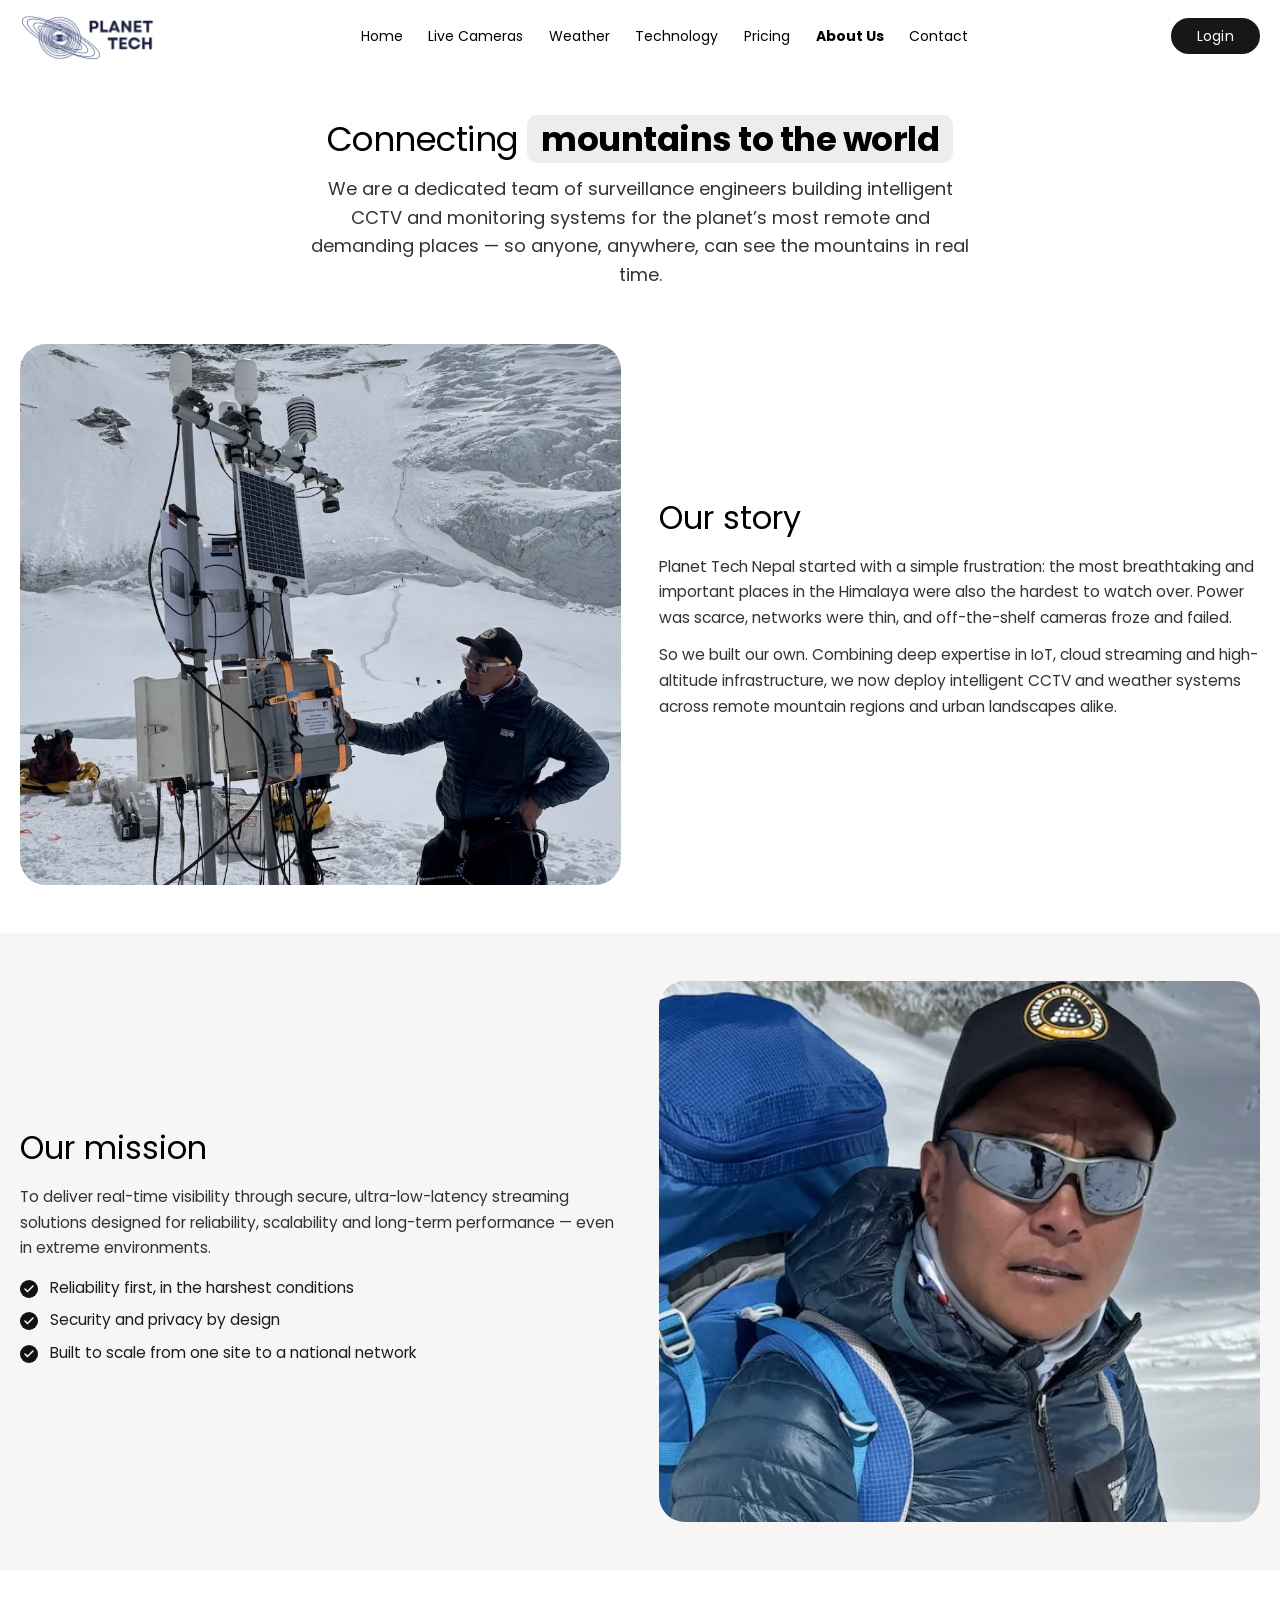
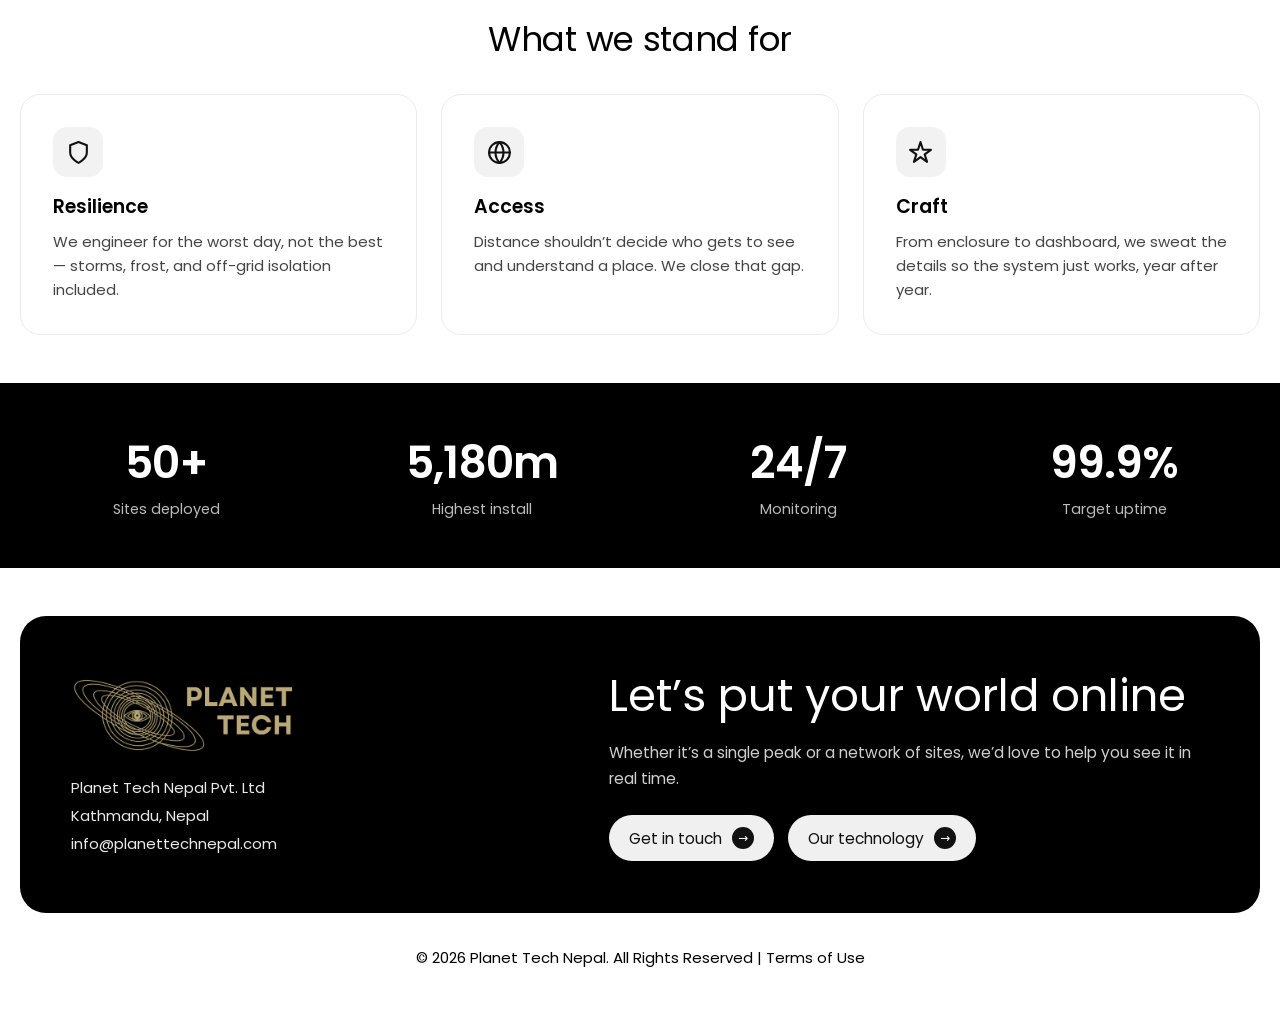
==== about.html @ 55b1470c "Add cache-busting version to CSS/JS asset links across all pages" ====
<!DOCTYPE html>
<html lang="en">
<head>
  <meta charset="UTF-8" />
  <meta name="viewport" content="width=device-width, initial-scale=1.0" />
  <title>About Us — Planet Tech Nepal</title>
  <meta name="description" content="Planet Tech Nepal is a team of surveillance engineers connecting mountains to the world through intelligent CCTV, IoT and cloud streaming." />
  <link rel="canonical" href="https://planettechnepal.com/about" />
  <link rel="icon" href="favicon.ico" sizes="any" />
  <link rel="icon" type="image/png" sizes="32x32" href="assets/images/favicon-32.png" />
  <link rel="apple-touch-icon" href="apple-touch-icon.png" />
  <link rel="preconnect" href="https://fonts.googleapis.com" />
  <link rel="preconnect" href="https://fonts.gstatic.com" crossorigin />
  <link href="https://fonts.googleapis.com/css2?family=Poppins:wght@300;400;500;600;700;800&display=swap" rel="stylesheet" />
  <link rel="stylesheet" href="assets/css/style.css?v=2" />
</head>
<body>

  <header class="site-header">
    <div class="container header-inner">
      <a href="/" class="logo" aria-label="Planet Tech Nepal — home">
        <img src="assets/images/logo.webp" alt="Planet Tech Nepal" width="155" height="56" />
      </a>
      <nav class="main-nav" id="mainNav" aria-label="Primary">
        <a href="/">Home</a>
        <a href="live-cameras">Live Cameras</a>
        <a href="weather">Weather</a>
        <a href="technology">Technology</a>
        <a href="pricing">Pricing</a>
        <a href="about" class="active">About Us</a>
        <a href="contact">Contact</a>
      </nav>
      <div class="header-actions">
        <a href="login" class="btn btn-login">Login</a>
        <button class="nav-toggle" id="navToggle" aria-label="Open menu" aria-expanded="false" aria-controls="mainNav"><span></span><span></span><span></span></button>
      </div>
    </div>
  </header>

  <main>
    <section class="page-hero">
      <div class="container">
        <h1 class="page-title">Connecting <span class="hl">mountains to the world</span></h1>
        <p class="page-lead">We are a dedicated team of surveillance engineers building intelligent CCTV and monitoring systems for the planet&rsquo;s most remote and demanding places — so anyone, anywhere, can see the mountains in real time.</p>
      </div>
    </section>

    <!-- Story split -->
    <section class="pad">
      <div class="container">
        <div class="split">
          <div class="split-media"><img src="assets/images/about-station.webp" alt="High-altitude installation" /></div>
          <div class="split-body">
            <h2>Our story</h2>
            <p>Planet Tech Nepal started with a simple frustration: the most breathtaking and important places in the Himalaya were also the hardest to watch over. Power was scarce, networks were thin, and off-the-shelf cameras froze and failed.</p>
            <p>So we built our own. Combining deep expertise in IoT, cloud streaming and high-altitude infrastructure, we now deploy intelligent CCTV and weather systems across remote mountain regions and urban landscapes alike.</p>
          </div>
        </div>
      </div>
    </section>

    <!-- Mission split -->
    <section class="pad band">
      <div class="container">
        <div class="split reverse">
          <div class="split-media"><img src="assets/images/about-engineer.webp" alt="Field engineer in the field" /></div>
          <div class="split-body">
            <h2>Our mission</h2>
            <p>To deliver real-time visibility through secure, ultra-low-latency streaming solutions designed for reliability, scalability and long-term performance — even in extreme environments.</p>
            <ul class="ticks">
              <li>Reliability first, in the harshest conditions</li>
              <li>Security and privacy by design</li>
              <li>Built to scale from one site to a national network</li>
            </ul>
          </div>
        </div>
      </div>
    </section>

    <!-- Values -->
    <section class="pad">
      <div class="container">
        <div class="sec-head sec-center"><h2 class="sec-title">What we stand for</h2></div>
        <div class="grid-3">
          <div class="card">
            <div class="ic"><svg viewBox="0 0 24 24" fill="none" stroke="currentColor" stroke-width="2" stroke-linecap="round" stroke-linejoin="round"><path d="M12 22s8-4 8-10V5l-8-3-8 3v7c0 6 8 10 8 10z"/></svg></div>
            <h3>Resilience</h3>
            <p>We engineer for the worst day, not the best — storms, frost, and off-grid isolation included.</p>
          </div>
          <div class="card">
            <div class="ic"><svg viewBox="0 0 24 24" fill="none" stroke="currentColor" stroke-width="2" stroke-linecap="round" stroke-linejoin="round"><circle cx="12" cy="12" r="10"/><path d="M2 12h20M12 2a15 15 0 0 1 0 20 15 15 0 0 1 0-20z"/></svg></div>
            <h3>Access</h3>
            <p>Distance shouldn&rsquo;t decide who gets to see and understand a place. We close that gap.</p>
          </div>
          <div class="card">
            <div class="ic"><svg viewBox="0 0 24 24" fill="none" stroke="currentColor" stroke-width="2" stroke-linecap="round" stroke-linejoin="round"><path d="M12 2l2.4 7.4H22l-6 4.4 2.3 7.2-6.3-4.6L5.7 21 8 13.8l-6-4.4h7.6z"/></svg></div>
            <h3>Craft</h3>
            <p>From enclosure to dashboard, we sweat the details so the system just works, year after year.</p>
          </div>
        </div>
      </div>
    </section>

    <!-- Stats -->
    <section class="pad band-dark">
      <div class="container">
        <div class="stats">
          <div class="stat"><div class="n" style="color:#fff">50+</div><div class="l">Sites deployed</div></div>
          <div class="stat"><div class="n" style="color:#fff">5,180m</div><div class="l">Highest install</div></div>
          <div class="stat"><div class="n" style="color:#fff">24/7</div><div class="l">Monitoring</div></div>
          <div class="stat"><div class="n" style="color:#fff">99.9%</div><div class="l">Target uptime</div></div>
        </div>
      </div>
    </section>

    <section class="section cta-wrap">
      <div class="container">
        <div class="cta">
          <div class="cta-left">
            <img class="cta-logo" src="assets/images/logo-gold.png" alt="Planet Tech Nepal" />
            <address class="cta-address">Planet Tech Nepal Pvt. Ltd<br />Kathmandu, Nepal<br /><a href="mailto:info@planettechnepal.com">info@planettechnepal.com</a></address>
          </div>
          <div class="cta-right">
            <h2 class="cta-title">Let&rsquo;s put your world online</h2>
            <p class="cta-text">Whether it&rsquo;s a single peak or a network of sites, we&rsquo;d love to help you see it in real time.</p>
            <div class="cta-actions">
              <a href="contact" class="btn btn-light">Get in touch <span class="arrow">&rarr;</span></a>
              <a href="technology" class="btn btn-light">Our technology <span class="arrow">&rarr;</span></a>
            </div>
          </div>
        </div>
        <p class="copyright">&copy; 2026 Planet Tech Nepal. All Rights Reserved | <a href="#">Terms of Use</a></p>
      </div>
    </section>
  </main>

  <script src="assets/js/main.js?v=2" defer></script>
</body>
</html>
---- assets/css/style.css ----
/* ============================================================
   Planet Tech Nepal — production stylesheet
   Font: Poppins (400 base, 700 accents)
   Fluid, responsive spacing + typography (clamp based)
   ============================================================ */
:root{
  --ink:#000;
  --dark:#171717;
  --muted:#111;
  --hl:#ededed;
  --card:#f0eded;
  --maxw:1360px;
  --radius-lg:26px;
  --shadow-card:0 14px 34px rgba(15,20,35,.13);
  /* fluid spacing scale */
  --sp:clamp(30px,4.6vw,48px);      /* standard section padding (vertical) */
  --sp-sm:clamp(22px,3vw,32px);     /* tighter section padding */
  --gap:clamp(16px,2.2vw,24px);     /* grid gaps */
  --gap-lg:clamp(24px,3.2vw,38px);  /* larger gaps (split/cta) */
  --pad-x:clamp(16px,3.5vw,20px);   /* container side padding */
}

*{margin:0;padding:0;box-sizing:border-box}
html{scroll-behavior:smooth}
body{
  font-family:'Poppins',system-ui,-apple-system,sans-serif;
  font-weight:400;color:var(--ink);background:#fff;line-height:1.45;
  -webkit-font-smoothing:antialiased;
}
img{display:block;max-width:100%}
a{text-decoration:none;color:inherit}

.container{width:100%;max-width:var(--maxw);margin:0 auto;padding:0 var(--pad-x)}

/* ---------- Buttons ---------- */
.btn{
  display:inline-flex;align-items:center;gap:10px;
  font-size:15.5px;font-weight:400;cursor:pointer;border:none;line-height:1;
  transition:transform .15s ease,opacity .15s ease;
}
.btn:hover{transform:translateY(-1px)}
.btn-login{background:var(--dark);color:#fff;padding:11px 26px;border-radius:25px;font-size:14px;letter-spacing:.28px}
.btn-dark{background:var(--dark);color:#fff;padding:12px 20px;border-radius:30px}
.btn-dark .arrow{display:inline-flex;align-items:center;justify-content:center;width:22px;height:22px;border-radius:50%;background:#fff;color:#000;font-size:12px}
.btn-light{background:#f0f0f0;color:#111;padding:12px 20px;border-radius:30px}
.btn-light .arrow{display:inline-flex;align-items:center;justify-content:center;width:22px;height:22px;border-radius:50%;background:#111;color:#fff;font-size:12px}
.btn-outline{background:transparent;border:1.5px solid #111;color:#111;padding:11px 20px;border-radius:30px}
.btn-block{width:100%;justify-content:center}

/* ---------- Header ---------- */
.site-header{position:sticky;top:0;z-index:50;background:#fff}
.header-inner{display:flex;align-items:center;justify-content:space-between;height:72px;gap:20px}
.logo img{height:50px;width:auto}
.main-nav{display:flex;gap:clamp(16px,2vw,30px);flex:1;justify-content:center;flex-wrap:wrap}
.main-nav a{color:#000;font-weight:400;font-size:14px}
.main-nav a:hover{opacity:.55}
.main-nav a.active{font-weight:700;opacity:1}
.header-actions{display:flex;align-items:center;gap:12px}

/* mobile menu toggle (hidden on desktop) */
.nav-toggle{display:none;flex-direction:column;gap:5px;background:none;border:none;cursor:pointer;padding:6px}
.nav-toggle span{display:block;width:24px;height:2px;background:#111;border-radius:2px;transition:.25s}
.nav-toggle[aria-expanded="true"] span:nth-child(1){transform:translateY(7px) rotate(45deg)}
.nav-toggle[aria-expanded="true"] span:nth-child(2){opacity:0}
.nav-toggle[aria-expanded="true"] span:nth-child(3){transform:translateY(-7px) rotate(-45deg)}

/* ---------- Hero ---------- */
.hero{padding:0}
.hero-inner{position:relative}
.hero-img{width:100%;aspect-ratio:1404 / 743;height:auto;object-fit:cover;border-radius:clamp(20px,3vw,40px)}
.hero-overlay{position:absolute;left:0;bottom:0;width:100%;padding:0 clamp(20px,4vw,44px) clamp(20px,3.4vw,42px)}
.hero-title{color:#fff;font-weight:400;font-size:clamp(26px,4.6vw,46px);line-height:1.25}
.hero-sub{color:#fff;font-size:clamp(13px,1.4vw,16px);font-weight:400;line-height:1.45;margin-top:clamp(10px,1.4vw,16px)}

/* ---------- Shared section ---------- */
.section{padding:var(--sp) 0}
.eyebrow{font-size:15px;font-weight:700;color:#000;margin-bottom:clamp(16px,2.4vw,28px)}

/* ---------- About ---------- */
.about-grid{display:grid;grid-template-columns:1fr 1.15fr;gap:var(--gap-lg);align-items:center}
.about-media{position:relative;height:clamp(260px,32vw,360px)}
.circle{position:absolute;width:clamp(130px,15vw,173px);height:clamp(130px,15vw,173px);border-radius:50%;overflow:hidden;box-shadow:0 12px 30px rgba(0,0,0,.14)}
.circle img{width:100%;height:100%;object-fit:cover}
.circle-a{left:6%;top:26%;z-index:1}
.circle-b{left:36%;top:26%;z-index:2}
.about-title{font-size:clamp(26px,3.4vw,38px);font-weight:400;line-height:1.3;color:#000;margin-bottom:clamp(16px,2vw,24px)}
.about-title .hl{font-size:clamp(27px,3.6vw,40px);font-weight:700;background:var(--hl);padding:0 16px;border-radius:10px;display:inline-block;line-height:1.32}
.about-text{font-size:15.5px;font-weight:400;color:#111;max-width:640px;margin-bottom:12px;line-height:1.6}
.about-body .btn-dark{margin-top:16px}

/* ---------- Featured solution ---------- */
.featured-grid{display:grid;grid-template-columns:1fr 1fr;gap:var(--gap);align-items:stretch}
.featured-card{background:var(--card);border-radius:var(--radius-lg);padding:clamp(28px,3.4vw,44px);display:flex;flex-direction:column}
.featured-title{font-size:clamp(21px,2.4vw,25px);font-weight:400;margin-bottom:14px}
.featured-desc{font-size:15.5px;font-weight:400;color:#111;margin-bottom:20px;max-width:520px;line-height:1.6}
.spec-label{font-size:15.5px;margin-bottom:12px}
.spec-list{list-style:none;margin-bottom:auto}
.spec-list li{position:relative;padding-left:22px;margin-bottom:9px;font-size:15.5px;color:#111}
.spec-list li::before{content:"";position:absolute;left:4px;top:9px;width:6px;height:6px;border-radius:50%;background:#111}
.featured-card .btn-dark{align-self:flex-start;margin-top:26px}
.featured-image img{width:100%;height:100%;min-height:clamp(320px,44vw,560px);object-fit:cover;border-radius:var(--radius-lg)}

/* ---------- Services ---------- */
.services-grid{display:grid;grid-template-columns:1fr 1.15fr 1fr;gap:var(--gap-lg);align-items:start}
.service{text-align:center}
.service-img img{width:100%;aspect-ratio:3 / 4;height:auto;object-fit:cover;border-radius:22px;box-shadow:var(--shadow-card)}
.service-name{font-size:clamp(19px,2vw,22px);font-weight:700;margin-top:18px}
.service-text{font-size:15.5px;font-weight:400;color:#111;margin-top:5px;line-height:1.45}
.service-featured{margin-top:clamp(-34px,-2.4vw,0px)}
.service-baked img{width:100%;height:auto;display:block;border-radius:10px}

/* ---------- CTA / footer ---------- */
.cta{background:#000;color:#fff;border-radius:var(--radius-lg);display:grid;grid-template-columns:1fr 1.2fr;gap:var(--gap-lg);padding:clamp(30px,4vw,54px);align-items:center}
.cta-left{display:flex;flex-direction:column;align-items:flex-start}
.cta-logo{width:clamp(180px,20vw,230px);margin-bottom:20px}
.cta-address{font-style:normal;font-size:15px;font-weight:400;line-height:1.85;color:#eaeaea}
.cta-address a{color:#eaeaea}
.cta-address a:hover{color:#fff}
.cta-title{font-size:clamp(26px,4vw,45px);font-weight:400;line-height:1.28;color:#fff;margin-bottom:16px}
.cta-text{font-size:15.5px;font-weight:400;color:#cfcfcf;line-height:1.65;margin-bottom:24px;max-width:660px}
.cta-actions{display:flex;gap:14px;flex-wrap:wrap}
.copyright{text-align:center;font-size:15px;font-weight:400;color:#000;margin-top:clamp(22px,3vw,34px)}
.copyright a{color:#000}

/* ============================================================
   SUBPAGES — shared components
   ============================================================ */
.page-hero{padding:var(--sp) 0 6px;text-align:center}
.page-hero .container{max-width:920px}
.breadcrumb{font-size:13.5px;color:#666;margin-bottom:14px}
.breadcrumb a{color:#666}
.breadcrumb a:hover{color:#000}
.page-eyebrow{font-size:15px;font-weight:700;margin-bottom:14px}
.page-title{font-size:clamp(12px,3.4vw,34px);font-weight:400;line-height:1.14;letter-spacing:-.5px;max-width:100%;margin:0 auto;white-space:nowrap}
.page-title .hl{background:var(--hl);padding:0 14px;border-radius:10px;font-weight:700}
.page-lead{font-size:clamp(15px,1.7vw,18px);font-weight:400;color:#333;line-height:1.6;max-width:660px;margin:16px auto 0}
.page-actions{display:flex;gap:12px;flex-wrap:wrap;margin-top:22px;justify-content:center}

/* ---------- Login ---------- */
.login-split{display:grid;grid-template-columns:1fr 1.05fr;min-height:calc(100vh - 72px)}

.login-panel{display:flex;align-items:center;justify-content:center;padding:clamp(28px,4vw,48px)}
.login-card{width:100%;max-width:380px}

.login-sub{font-size:14.5px;color:#555;line-height:1.5;margin-bottom:28px}
.login-form{display:flex;flex-direction:column;gap:16px}
.login-field{display:flex;flex-direction:column;gap:6px}
.login-field label{font-size:13.5px;font-weight:600}
.sr-only{position:absolute;width:1px;height:1px;padding:0;margin:-1px;overflow:hidden;clip:rect(0,0,0,0);white-space:nowrap;border:0}
.login-input-wrap{position:relative;display:flex;align-items:center}
.login-input-wrap svg{position:absolute;left:14px;width:17px;height:17px;color:#8a8a8a;pointer-events:none}
.login-input-wrap input{width:100%;font-family:inherit;font-size:15px;padding:13px 14px 13px 42px;border:1px solid #dcdcdc;border-radius:10px;background:#f7f7f7;color:#111}
.login-input-wrap input:focus{outline:none;border-color:#111;background:#fff}
.login-input-wrap .pw-toggle{position:absolute;right:6px;background:none;border:none;padding:8px;cursor:pointer;color:#8a8a8a;display:flex;border-radius:8px}
.login-input-wrap .pw-toggle:hover{color:#111;background:#f3f3f3}
.login-input-wrap .pw-toggle svg{position:static}
.login-row{display:flex;align-items:center;justify-content:space-between;font-size:13.5px;color:#555;margin-top:-2px}
.login-remember{display:flex;align-items:center;gap:7px}
.login-remember input{accent-color:#111}
.login-row a{color:#111;text-decoration:underline}
.login-error{background:#fdecec;color:#b3261e;font-size:13.5px;font-weight:500;padding:10px 12px;border-radius:8px;margin:0;display:flex;align-items:center;gap:8px}
.login-error[hidden]{display:none}
.login-error svg{width:15px;height:15px;flex-shrink:0}
.login-card.shake{animation:loginShake .4s}
@keyframes loginShake{
  10%,90%{transform:translateX(-1px)}
  20%,80%{transform:translateX(2px)}
  30%,50%,70%{transform:translateX(-4px)}
  40%,60%{transform:translateX(4px)}
}
.login-foot{margin-top:24px;font-size:13.5px;text-align:center;color:#555}
.login-foot a{text-decoration:underline}

/* Right side: abstract brand shapes + bold headline */
.login-visual{position:relative;overflow:hidden;background:linear-gradient(160deg,#efe9dd 0%,#e2dac8 55%,#d8cdb3 100%)}
.login-visual .shape{position:absolute;filter:saturate(1)}
.shape-a{width:340px;height:340px;top:-90px;right:-70px;border-radius:42% 58% 65% 35% / 45% 40% 60% 55%;background:radial-gradient(circle at 35% 30%,#2a2a2a,#0d0d0d 70%)}
.shape-b{width:190px;height:190px;top:60px;right:220px;border-radius:50%;background:radial-gradient(circle at 35% 30%,#f0d9a6,#d8b46a 75%);opacity:.9}
.shape-c{width:230px;height:230px;left:-60px;bottom:-40px;border-radius:38% 62% 55% 45% / 60% 45% 55% 40%;background:linear-gradient(135deg,#d8b46a,#b3893f)}
.shape-d{width:130px;height:130px;left:150px;bottom:120px;border-radius:50%;background:#fff;border:1.5px solid #dcdcdc}
.dot-grid{position:absolute;top:38%;right:60px;width:150px;height:110px;background-image:radial-gradient(#c9c9c9 1.4px,transparent 1.4px);background-size:14px 14px;opacity:.7}
.login-visual-copy{position:relative;height:100%;display:flex;flex-direction:column;justify-content:center;padding:clamp(28px,5vw,72px);max-width:520px}
.login-visual-title{font-size:clamp(28px,3.2vw,42px);font-weight:600;line-height:1.2;letter-spacing:-.5px;color:#111}
.login-visual-sub{font-size:15px;color:#444;margin-top:16px;max-width:360px;line-height:1.6}

@media (max-width:900px){
  .login-split{grid-template-columns:1fr;min-height:auto}
  .login-visual{min-height:280px;order:-1}
  .login-visual-copy{padding:clamp(24px,6vw,40px)}
  .shape-a{width:220px;height:220px;top:-60px;right:-60px}
  .shape-b{width:120px;height:120px;top:30px;right:140px}
  .shape-c{width:160px;height:160px;left:-50px;bottom:-40px}
  .shape-d{display:none}
  .dot-grid{display:none}
}

.sec-head{max-width:760px;margin-bottom:clamp(22px,3vw,34px)}
.sec-title{font-size:clamp(24px,3.2vw,34px);font-weight:400;line-height:1.25;letter-spacing:-.3px}
.sec-title .hl{background:var(--hl);padding:0 12px;border-radius:8px;font-weight:700}
.sec-sub{font-size:15.5px;color:#444;line-height:1.6;margin-top:12px}
.sec-center{margin-left:auto;margin-right:auto;text-align:center}

.grid-3{display:grid;grid-template-columns:repeat(3,1fr);gap:var(--gap)}
.grid-2{display:grid;grid-template-columns:repeat(2,1fr);gap:var(--gap)}
.card{background:#fff;border:1px solid #ececec;border-radius:20px;padding:clamp(24px,2.6vw,32px);transition:transform .18s ease, box-shadow .18s ease}
.card:hover{transform:translateY(-4px);box-shadow:var(--shadow-card)}
.card .ic{width:50px;height:50px;border-radius:14px;background:#f2f2f2;color:#111;display:flex;align-items:center;justify-content:center;margin-bottom:16px}
.card .ic svg{width:25px;height:25px}
.card h3{font-size:19px;font-weight:600;margin-bottom:9px}
.card p{font-size:15px;color:#444;line-height:1.6}

.band{background:#f7f6f5}
.band-dark{background:#000;color:#fff}

.split{display:grid;grid-template-columns:1fr 1fr;gap:var(--gap-lg);align-items:center}
.split.reverse .split-media{order:2}
.split-media img{width:100%;aspect-ratio:4 / 3.6;object-fit:cover;border-radius:var(--radius-lg)}
.split-body h2{font-size:clamp(24px,3vw,32px);font-weight:400;line-height:1.25;margin-bottom:16px}
.split-body p{font-size:15.5px;color:#333;line-height:1.65;margin-bottom:12px}
.ticks{list-style:none;margin:16px 0 0}
.ticks li{position:relative;padding-left:30px;margin-bottom:10px;font-size:15.5px;color:#1c1c1c}
.ticks li::before{content:"";position:absolute;left:0;top:3px;width:18px;height:18px;border-radius:50%;background:#111 url("data:image/svg+xml,%3Csvg xmlns='http://www.w3.org/2000/svg' viewBox='0 0 24 24' fill='none' stroke='white' stroke-width='3' stroke-linecap='round' stroke-linejoin='round'%3E%3Cpolyline points='20 6 9 17 4 12'/%3E%3C/svg%3E") center/12px no-repeat}

.steps{display:grid;grid-template-columns:repeat(4,1fr);gap:var(--gap);counter-reset:step}
.step{padding:4px 0}
.step .num{width:42px;height:42px;border-radius:50%;background:#111;color:#fff;display:flex;align-items:center;justify-content:center;font-weight:600;margin-bottom:14px}
.step h3{font-size:17px;font-weight:600;margin-bottom:7px}
.step p{font-size:14.5px;color:#444;line-height:1.55}

.stats{display:grid;grid-template-columns:repeat(4,1fr);gap:var(--gap);text-align:center}
.stat .n{font-size:clamp(30px,4vw,44px);font-weight:600;letter-spacing:-1px}
.stat .l{font-size:14.5px;color:#555;margin-top:4px}
.band-dark .stat .l{color:#bbb}

.cam-grid{display:grid;grid-template-columns:repeat(3,1fr);gap:var(--gap)}
.cam{position:relative;border-radius:20px;overflow:hidden;box-shadow:var(--shadow-card);background:#0b0e17}
.cam img{width:100%;aspect-ratio:4/3;object-fit:cover;display:block}
.cam .cam-info{position:absolute;inset:0;display:flex;flex-direction:column;justify-content:space-between;padding:15px;background:linear-gradient(to bottom,rgba(0,0,0,.25),transparent 30%,transparent 55%,rgba(0,0,0,.85));color:#fff}
.cam .top{display:flex;justify-content:space-between;align-items:flex-start}
.badge-live{display:inline-flex;align-items:center;gap:6px;background:#e11d1d;color:#fff;font-size:12px;font-weight:600;letter-spacing:.5px;padding:5px 10px;border-radius:7px}
.badge-live .d{width:7px;height:7px;border-radius:50%;background:#fff;animation:pulse 1.4s infinite}
@keyframes pulse{0%,100%{opacity:1}50%{opacity:.3}}
.chip{background:rgba(255,255,255,.16);border:1px solid rgba(255,255,255,.2);color:#fff;font-size:12px;padding:5px 10px;border-radius:20px;backdrop-filter:blur(4px)}
.cam h3{font-size:18px;font-weight:600}
.cam .meta{font-size:13px;color:#dcdcdc;margin-top:2px}

.pricing-grid{display:grid;grid-template-columns:repeat(3,1fr);gap:var(--gap);align-items:stretch}
.price-card{background:#fff;border:1px solid #e7e7e7;border-radius:24px;padding:clamp(26px,2.8vw,36px);display:flex;flex-direction:column}
.price-card.featured{background:#000;color:#fff;border-color:#000;transform:scale(1.03)}
.price-card .plan{font-size:15px;font-weight:600;letter-spacing:.3px}
.price-card .tag{display:inline-block;font-size:12px;font-weight:600;background:#fff;color:#000;padding:4px 10px;border-radius:20px;margin-bottom:12px}
.price-card .price{font-size:clamp(36px,4vw,44px);font-weight:600;letter-spacing:-1px;margin:12px 0 2px}
.price-card .price span{font-size:15px;font-weight:400;color:#888}
.price-card.featured .price span{color:#aaa}
.price-card .pdesc{font-size:14.5px;color:#555;margin-bottom:20px;min-height:40px}
.price-card.featured .pdesc{color:#bbb}
.plist{list-style:none;margin:0 0 24px;flex:1}
.plist li{position:relative;padding-left:26px;margin-bottom:11px;font-size:15px;line-height:1.5}
.plist li::before{content:"";position:absolute;left:0;top:3px;width:16px;height:16px;border-radius:50%;background:#111 url("data:image/svg+xml,%3Csvg xmlns='http://www.w3.org/2000/svg' viewBox='0 0 24 24' fill='none' stroke='white' stroke-width='3' stroke-linecap='round' stroke-linejoin='round'%3E%3Cpolyline points='20 6 9 17 4 12'/%3E%3C/svg%3E") center/11px no-repeat}
.price-card.featured .plist li::before{background-color:#fff;background-image:url("data:image/svg+xml,%3Csvg xmlns='http://www.w3.org/2000/svg' viewBox='0 0 24 24' fill='none' stroke='black' stroke-width='3' stroke-linecap='round' stroke-linejoin='round'%3E%3Cpolyline points='20 6 9 17 4 12'/%3E%3C/svg%3E")}

.faq{max-width:820px;margin:0 auto}
.faq details{border-bottom:1px solid #e6e6e6;padding:16px 0}
.faq summary{font-size:17px;font-weight:500;cursor:pointer;list-style:none;display:flex;justify-content:space-between;gap:16px}
.faq summary::-webkit-details-marker{display:none}
.faq summary::after{content:"+";font-size:23px;color:#999;line-height:1}
.faq details[open] summary::after{content:"\2013"}
.faq p{font-size:15px;color:#555;line-height:1.65;margin-top:10px}

.contact-grid{display:grid;grid-template-columns:1fr 1.1fr;gap:var(--gap-lg);align-items:start}
.contact-info .ci{display:flex;gap:14px;margin-bottom:20px}
.contact-info .ci .ic{width:44px;height:44px;flex:0 0 44px;border-radius:12px;background:#f2f2f2;display:flex;align-items:center;justify-content:center}
.contact-info .ci .ic svg{width:21px;height:21px}
.contact-info h3{font-size:16px;font-weight:600;margin-bottom:3px}
.contact-info p,.contact-info a{font-size:15px;color:#555;line-height:1.5}
.contact-info a:hover{color:#000}
.form{background:#f7f6f5;border-radius:var(--radius-lg);padding:clamp(22px,2.6vw,34px)}
.form .row{display:grid;grid-template-columns:1fr 1fr;gap:14px}
.field{margin-bottom:14px}
.field label{display:block;font-size:14px;font-weight:500;margin-bottom:6px}
.field input,.field select,.field textarea{width:100%;font-family:inherit;font-size:15px;padding:12px 14px;border:1px solid #dcdcdc;border-radius:12px;background:#fff}
.field textarea{min-height:120px;resize:vertical}
.field input:focus,.field select:focus,.field textarea:focus{outline:none;border-color:#111}

.pad{padding:var(--sp) 0}
.pad-sm{padding:var(--sp-sm) 0}

/* ============================================================
   LEAD CAPTURE — Contact form + "I'm Interested" widget
   Both submit as plain HTML forms to Formspree (see the action=
   attributes in the HTML) — no JavaScript or backend required.
   ============================================================ */
.hp{position:absolute !important;left:-9999px !important;top:auto !important;width:1px !important;height:1px !important;opacity:0 !important;overflow:hidden !important;pointer-events:none}

.interest{margin-top:12px}
.interest-toggle{
  background:none;border:none;padding:0;cursor:pointer;
  font-size:14px;font-family:inherit;color:#555;text-decoration:underline;text-underline-offset:3px;
}
.interest-toggle:hover{color:#111}
.interest-form{display:flex;gap:10px;margin-top:10px;flex-wrap:wrap;align-items:flex-start}
.interest-form input[type=email]{
  flex:1;min-width:160px;font-family:inherit;font-size:14px;padding:11px 13px;
  border:1px solid #dcdcdc;border-radius:10px;background:#fff;color:#111;
}
.interest-form input[type=email]:focus{outline:none;border-color:#111}
.btn-sm{padding:9px 16px;font-size:14px;white-space:nowrap}

/* on dark backgrounds (featured pricing card, home CTA band) */
.price-card.featured .interest-toggle{color:#cfcfcf}
.price-card.featured .interest-toggle:hover{color:#fff}
.price-card.featured .interest-form input[type=email]{border-color:#3a3a3a}

.interest-cta .interest-toggle{color:#d8d8d8;font-size:14.5px}
.interest-cta .interest-toggle:hover{color:#fff}
.interest-cta .interest-form{max-width:440px}

/* ============================================================
   RESPONSIVE
   ============================================================ */
@media (max-width:1080px){
  .steps{grid-template-columns:repeat(2,1fr);gap:var(--gap-lg)}
}
@media (max-width:900px){
  .nav-toggle{display:flex}
  .main-nav{
    position:absolute;top:72px;left:0;right:0;background:#fff;
    flex-direction:column;justify-content:flex-start;gap:0;flex-wrap:nowrap;
    padding:6px 20px 16px;box-shadow:0 12px 24px rgba(0,0,0,.08);
    transform:translateY(-150%);transition:transform .3s ease;z-index:40;
  }
  .main-nav.open{transform:translateY(0)}
  .main-nav a{padding:12px 0;font-size:16px;border-bottom:1px solid #f0f0f0;width:100%}
  .about-grid,.featured-grid,.cta,.split,.contact-grid,.grid-3,.grid-2,.cam-grid,.pricing-grid{grid-template-columns:1fr}
  .split.reverse .split-media{order:0}
  .service-featured{margin-top:0}
  .price-card.featured{transform:none}
  .featured-image img{min-height:300px}
  .about-media{height:clamp(220px,50vw,300px)}
}
@media (max-width:680px){
  .services-grid{grid-template-columns:1fr;gap:var(--sp-sm);max-width:440px;margin:0 auto}
  .service-img img{aspect-ratio:4 / 3}
  .stats{grid-template-columns:repeat(2,1fr)}
  .steps{grid-template-columns:repeat(2,1fr)}
  .cta-actions .btn,.page-actions .btn{flex:1;justify-content:center}
}
@media (max-width:400px){
  .steps{grid-template-columns:1fr}
}
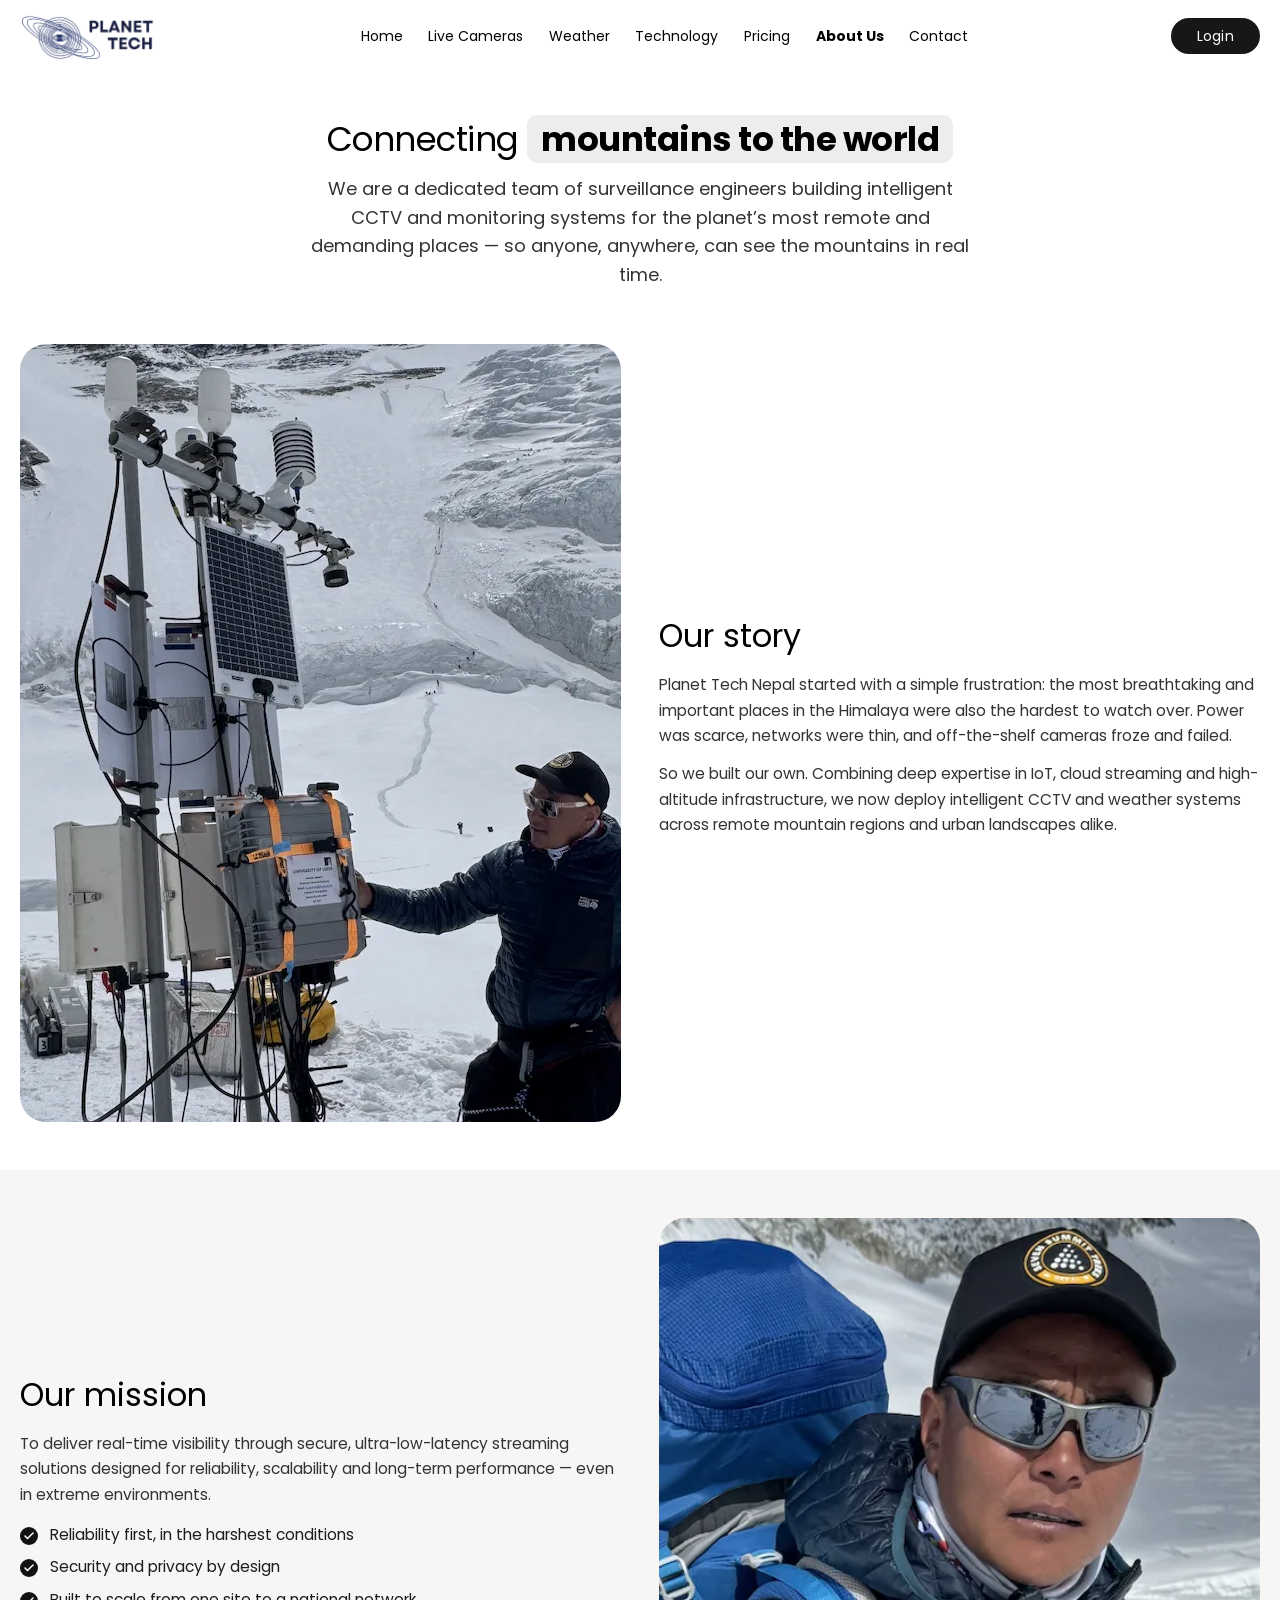
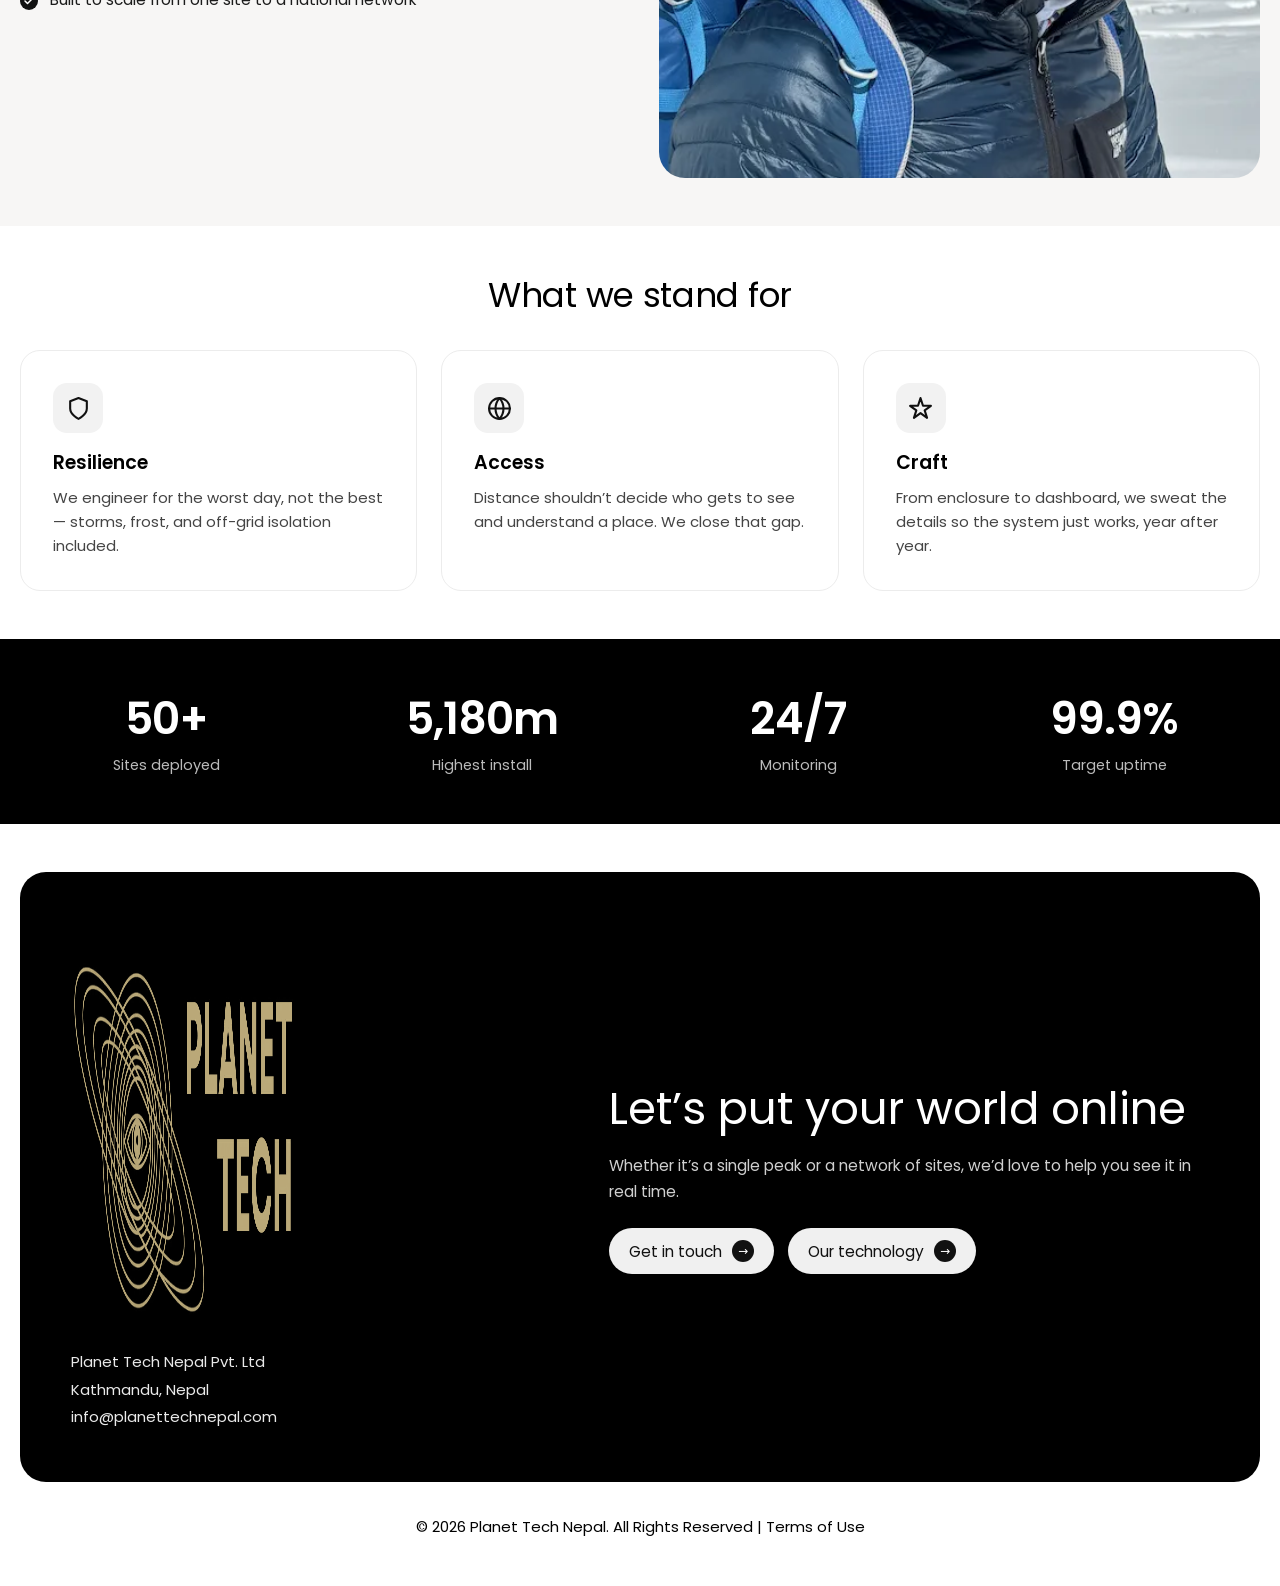
==== commit 41605dce: "SEO + performance pass: OG/Twitter/JSON-LD everywhere, image dims + lazy-load, async font loading, a" ====
--- a/about.html
+++ b/about.html
@@ -6,12 +6,43 @@
   <title>About Us — Planet Tech Nepal</title>
   <meta name="description" content="Planet Tech Nepal is a team of surveillance engineers connecting mountains to the world through intelligent CCTV, IoT and cloud streaming." />
   <link rel="canonical" href="https://planettechnepal.com/about" />
+
+  <!-- Open Graph -->
+  <meta property="og:type" content="website" />
+  <meta property="og:title" content="About Us — Planet Tech Nepal" />
+  <meta property="og:description" content="Planet Tech Nepal is a team of surveillance engineers connecting mountains to the world through intelligent CCTV, IoT and cloud streaming." />
+  <meta property="og:image" content="assets/images/about-station.webp" />
+  <meta property="og:url" content="https://planettechnepal.com/about" />
+
+  <!-- Twitter -->
+  <meta name="twitter:card" content="summary_large_image" />
+  <meta name="twitter:title" content="About Us — Planet Tech Nepal" />
+  <meta name="twitter:description" content="Planet Tech Nepal is a team of surveillance engineers connecting mountains to the world through intelligent CCTV, IoT and cloud streaming." />
+  <meta name="twitter:image" content="assets/images/about-station.webp" />
+
+  <script type="application/ld+json">
+  {
+    "@context": "https://schema.org",
+    "@type": "Organization",
+    "name": "Planet Tech Nepal",
+    "url": "https://planettechnepal.com/",
+    "logo": "https://planettechnepal.com/assets/images/logo.webp",
+    "email": "info@planettechnepal.com",
+    "address": {
+      "@type": "PostalAddress",
+      "addressLocality": "Kathmandu",
+      "addressCountry": "NP"
+    }
+  }
+  </script>
   <link rel="icon" href="favicon.ico" sizes="any" />
   <link rel="icon" type="image/png" sizes="32x32" href="assets/images/favicon-32.png" />
   <link rel="apple-touch-icon" href="apple-touch-icon.png" />
   <link rel="preconnect" href="https://fonts.googleapis.com" />
   <link rel="preconnect" href="https://fonts.gstatic.com" crossorigin />
-  <link href="https://fonts.googleapis.com/css2?family=Poppins:wght@300;400;500;600;700;800&display=swap" rel="stylesheet" />
+  <link rel="preload" as="style" href="https://fonts.googleapis.com/css2?family=Poppins:wght@400;500;600;700&display=swap" />
+  <link rel="stylesheet" href="https://fonts.googleapis.com/css2?family=Poppins:wght@400;500;600;700&display=swap" media="print" onload="this.media='all'" />
+  <noscript><link rel="stylesheet" href="https://fonts.googleapis.com/css2?family=Poppins:wght@400;500;600;700&display=swap" /></noscript>
   <link rel="stylesheet" href="assets/css/style.css?v=2" />
 </head>
 <body>
@@ -49,7 +80,7 @@
     <section class="pad">
       <div class="container">
         <div class="split">
-          <div class="split-media"><img src="assets/images/about-station.webp" alt="High-altitude installation" /></div>
+          <div class="split-media"><img src="assets/images/about-station.webp" width="860" height="778" alt="High-altitude installation" fetchpriority="high" decoding="async" /></div>
           <div class="split-body">
             <h2>Our story</h2>
             <p>Planet Tech Nepal started with a simple frustration: the most breathtaking and important places in the Himalaya were also the hardest to watch over. Power was scarce, networks were thin, and off-the-shelf cameras froze and failed.</p>
@@ -63,7 +94,7 @@
     <section class="pad band">
       <div class="container">
         <div class="split reverse">
-          <div class="split-media"><img src="assets/images/about-engineer.webp" alt="Field engineer in the field" /></div>
+          <div class="split-media"><img src="assets/images/about-engineer.webp" width="528" height="560" alt="Field engineer in the field" loading="lazy" decoding="async" /></div>
           <div class="split-body">
             <h2>Our mission</h2>
             <p>To deliver real-time visibility through secure, ultra-low-latency streaming solutions designed for reliability, scalability and long-term performance — even in extreme environments.</p>
@@ -117,7 +148,7 @@
       <div class="container">
         <div class="cta">
           <div class="cta-left">
-            <img class="cta-logo" src="assets/images/logo-gold.png" alt="Planet Tech Nepal" />
+            <img class="cta-logo" src="assets/images/logo-gold.png" width="1120" height="405" alt="Planet Tech Nepal" loading="lazy" decoding="async" />
             <address class="cta-address">Planet Tech Nepal Pvt. Ltd<br />Kathmandu, Nepal<br /><a href="mailto:info@planettechnepal.com">info@planettechnepal.com</a></address>
           </div>
           <div class="cta-right">
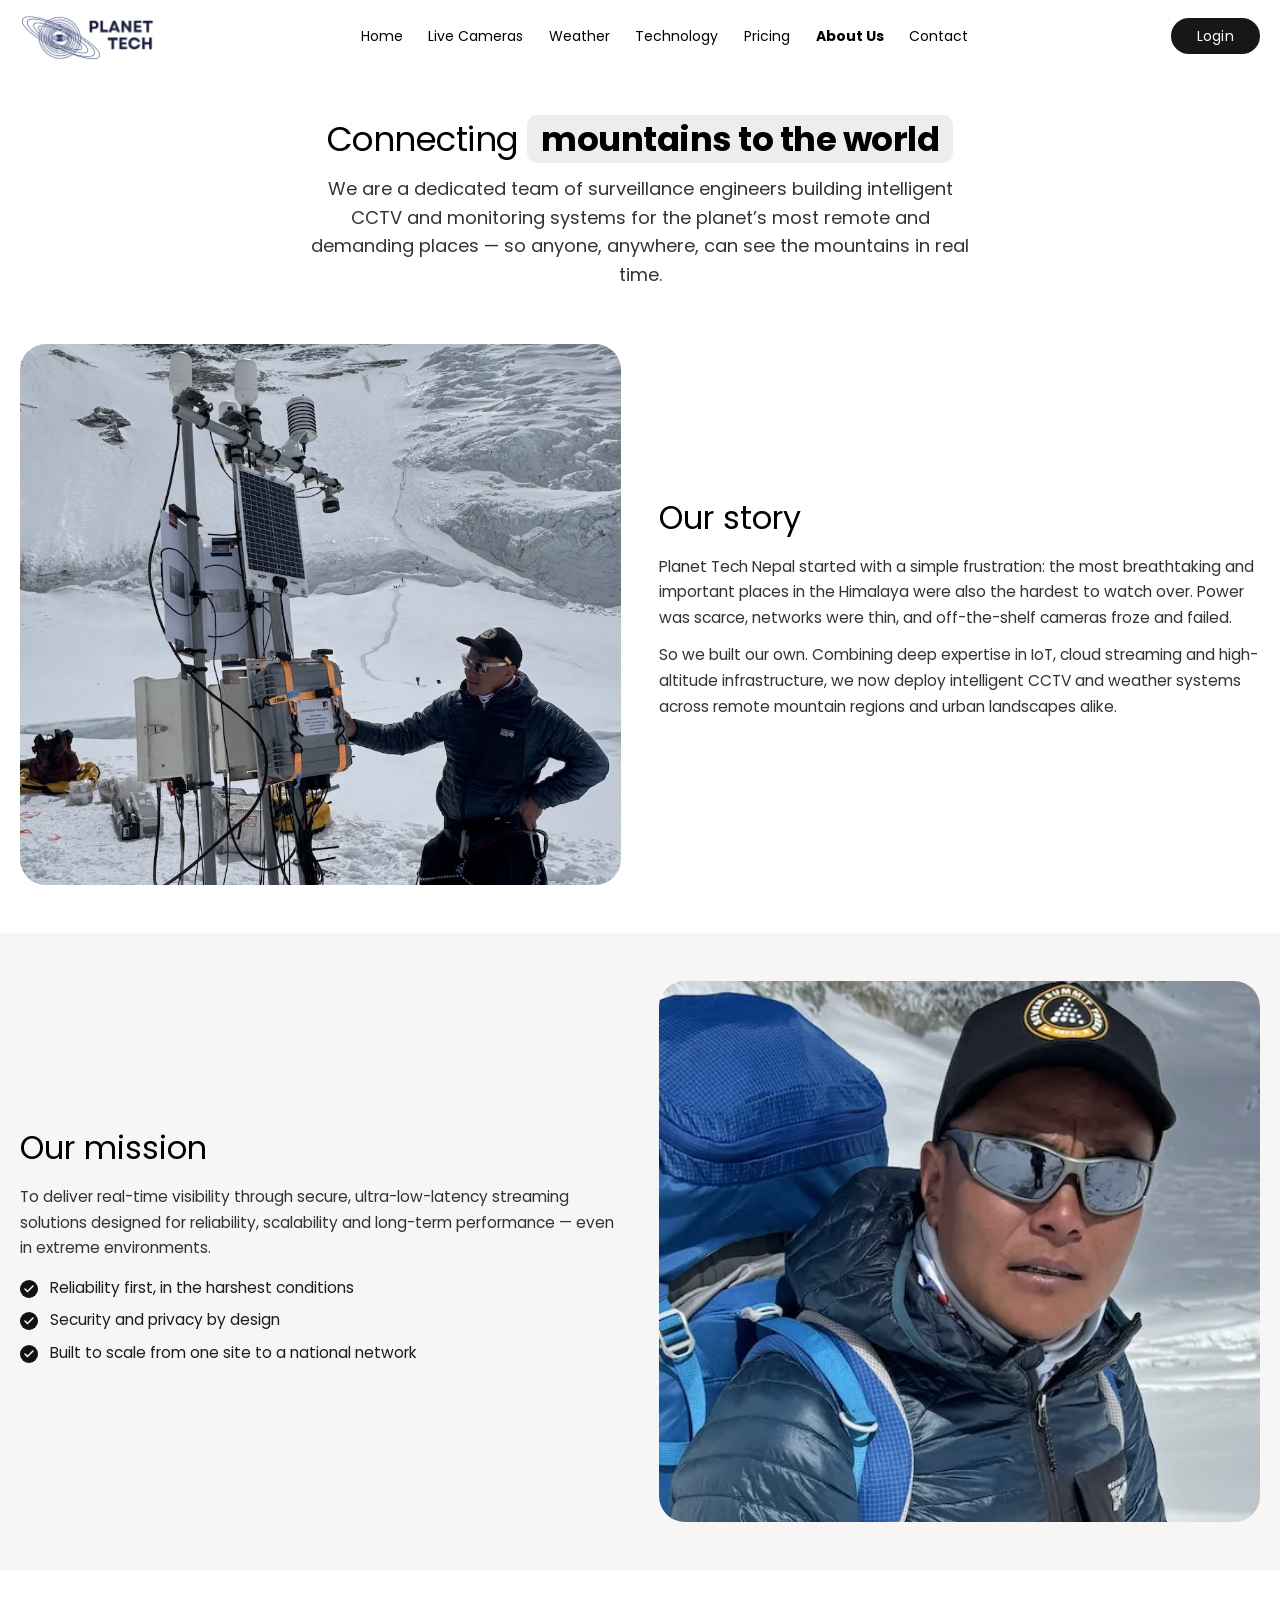
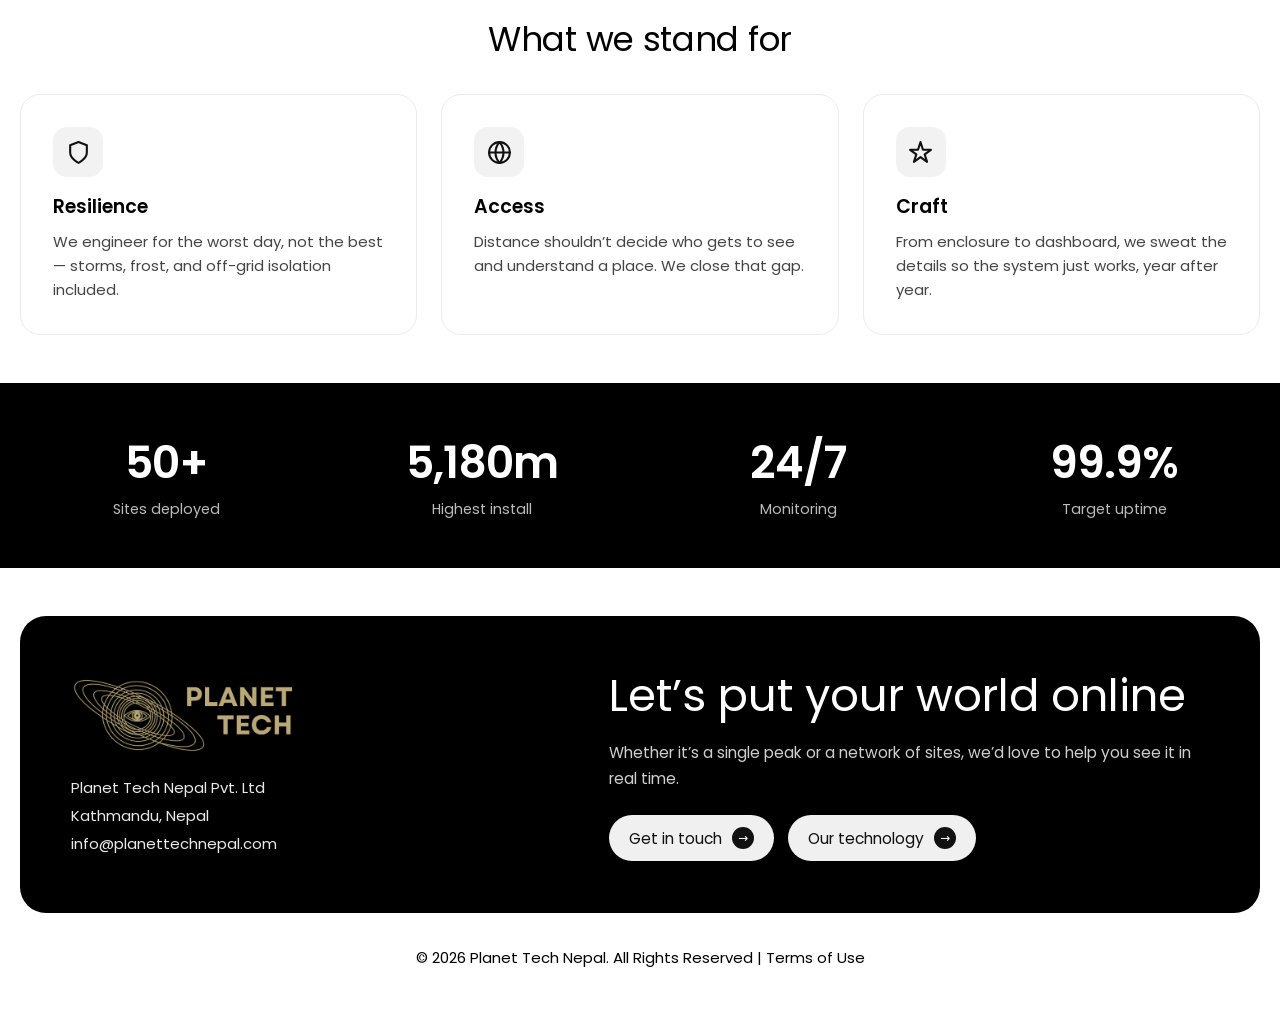
==== commit 4a0464c3: "Bump CSS cache-busting version to v=3 for the logo-stretch fix" ====
--- a/about.html
+++ b/about.html
@@ -43,7 +43,7 @@
   <link rel="preload" as="style" href="https://fonts.googleapis.com/css2?family=Poppins:wght@400;500;600;700&display=swap" />
   <link rel="stylesheet" href="https://fonts.googleapis.com/css2?family=Poppins:wght@400;500;600;700&display=swap" media="print" onload="this.media='all'" />
   <noscript><link rel="stylesheet" href="https://fonts.googleapis.com/css2?family=Poppins:wght@400;500;600;700&display=swap" /></noscript>
-  <link rel="stylesheet" href="assets/css/style.css?v=2" />
+  <link rel="stylesheet" href="assets/css/style.css?v=3" />
 </head>
 <body>
 
--- a/assets/css/style.css
+++ b/assets/css/style.css
@@ -27,7 +27,7 @@
   font-weight:400;color:var(--ink);background:#fff;line-height:1.45;
   -webkit-font-smoothing:antialiased;
 }
-img{display:block;max-width:100%}
+img{display:block;max-width:100%;height:auto}
 a{text-decoration:none;color:inherit}
 
 .container{width:100%;max-width:var(--maxw);margin:0 auto;padding:0 var(--pad-x)}
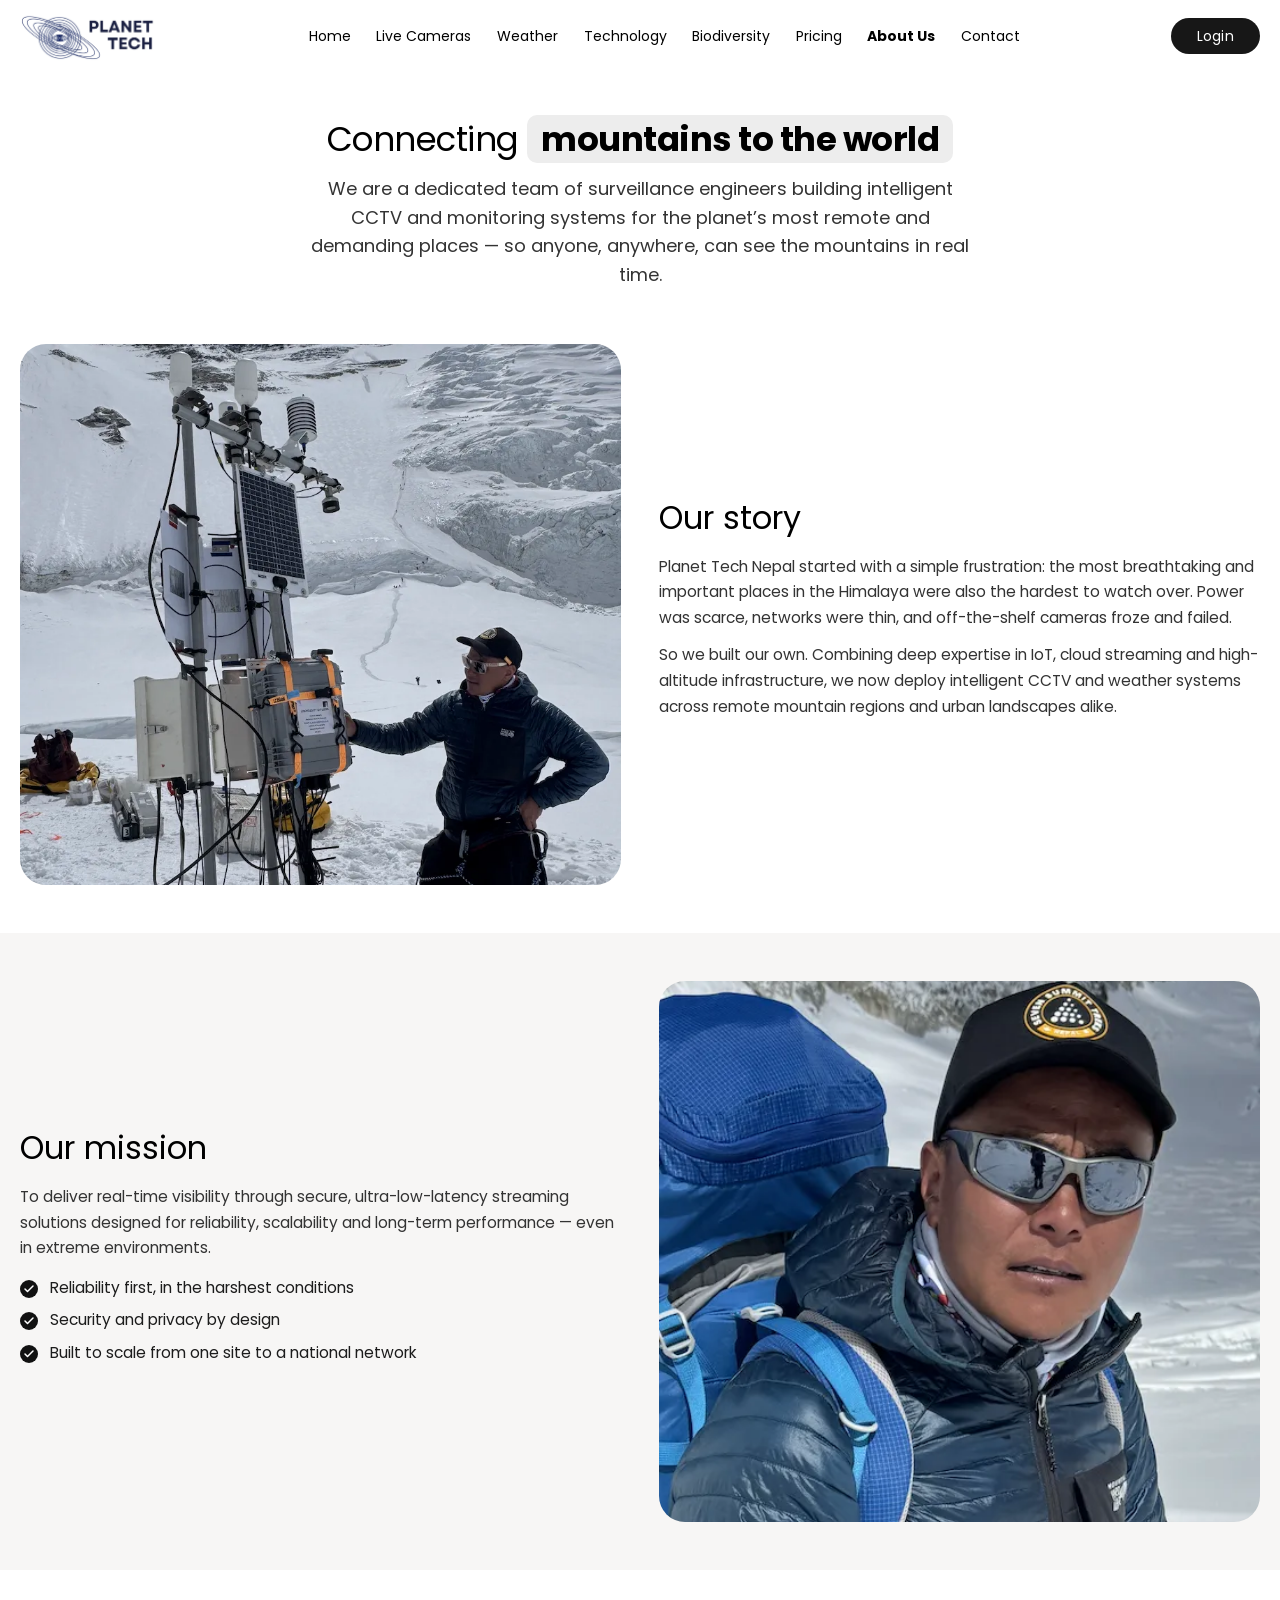
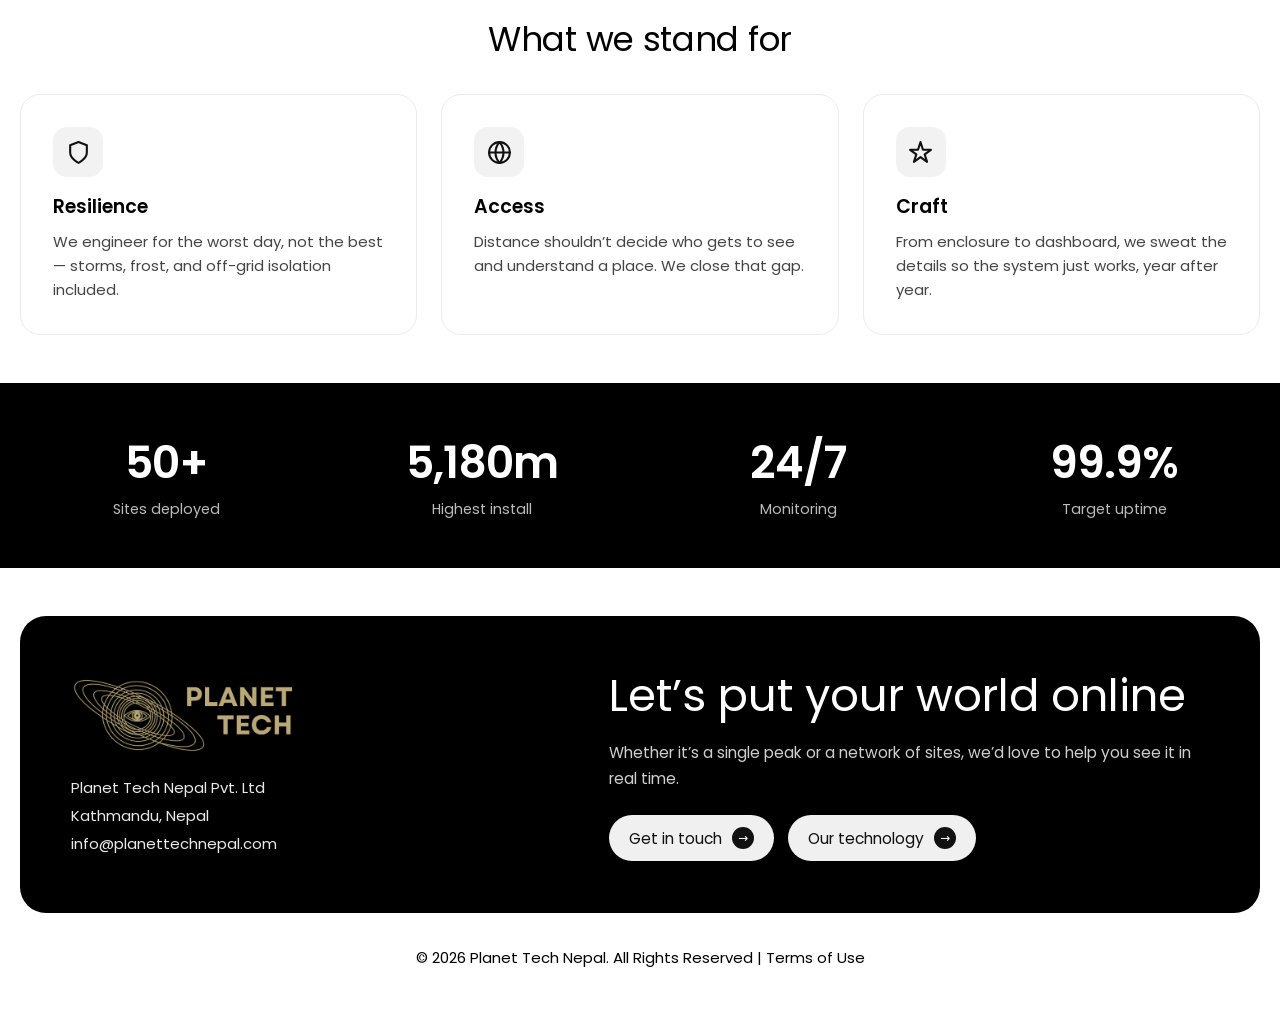
==== commit 58e5d77f: "Add Biodiversity page positioning us for wildlife monitoring work References Microsoft's SPARROW bio" ====
--- a/about.html
+++ b/about.html
@@ -43,7 +43,7 @@
   <link rel="preload" as="style" href="https://fonts.googleapis.com/css2?family=Poppins:wght@400;500;600;700&display=swap" />
   <link rel="stylesheet" href="https://fonts.googleapis.com/css2?family=Poppins:wght@400;500;600;700&display=swap" media="print" onload="this.media='all'" />
   <noscript><link rel="stylesheet" href="https://fonts.googleapis.com/css2?family=Poppins:wght@400;500;600;700&display=swap" /></noscript>
-  <link rel="stylesheet" href="assets/css/style.css?v=3" />
+  <link rel="stylesheet" href="assets/css/style.css?v=6" />
 </head>
 <body>
 
@@ -57,6 +57,7 @@
         <a href="live-cameras">Live Cameras</a>
         <a href="weather">Weather</a>
         <a href="technology">Technology</a>
+        <a href="biodiversity">Biodiversity</a>
         <a href="pricing">Pricing</a>
         <a href="about" class="active">About Us</a>
         <a href="contact">Contact</a>
@@ -165,6 +166,6 @@
     </section>
   </main>
 
-  <script src="assets/js/main.js?v=2" defer></script>
+  <script src="assets/js/main.js?v=6" defer></script>
 </body>
 </html>
--- a/assets/css/style.css
+++ b/assets/css/style.css
@@ -151,6 +151,7 @@
 .login-input-wrap svg{position:absolute;left:14px;width:17px;height:17px;color:#8a8a8a;pointer-events:none}
 .login-input-wrap input{width:100%;font-family:inherit;font-size:15px;padding:13px 14px 13px 42px;border:1px solid #dcdcdc;border-radius:10px;background:#f7f7f7;color:#111}
 .login-input-wrap input:focus{outline:none;border-color:#111;background:#fff}
+.login-input-wrap input.invalid{border-color:#b3261e}
 .login-input-wrap .pw-toggle{position:absolute;right:6px;background:none;border:none;padding:8px;cursor:pointer;color:#8a8a8a;display:flex;border-radius:8px}
 .login-input-wrap .pw-toggle:hover{color:#111;background:#f3f3f3}
 .login-input-wrap .pw-toggle svg{position:static}
@@ -287,10 +288,14 @@
 
 /* ============================================================
    LEAD CAPTURE — Contact form + "I'm Interested" widget
-   Both submit as plain HTML forms to Formspree (see the action=
-   attributes in the HTML) — no JavaScript or backend required.
+   Both post to Formspree; assets/js/main.js submits them via
+   fetch() so visitors stay on the page instead of being
+   redirected to Formspree's hosted "thanks" page.
    ============================================================ */
 .hp{position:absolute !important;left:-9999px !important;top:auto !important;width:1px !important;height:1px !important;opacity:0 !important;overflow:hidden !important;pointer-events:none}
+.form-status{margin-top:12px;font-size:14px;font-weight:500}
+.form-status.success{color:#1a7a3a}
+.form-status.error{color:#b3261e}
 
 .interest{margin-top:12px}
 .interest-toggle{
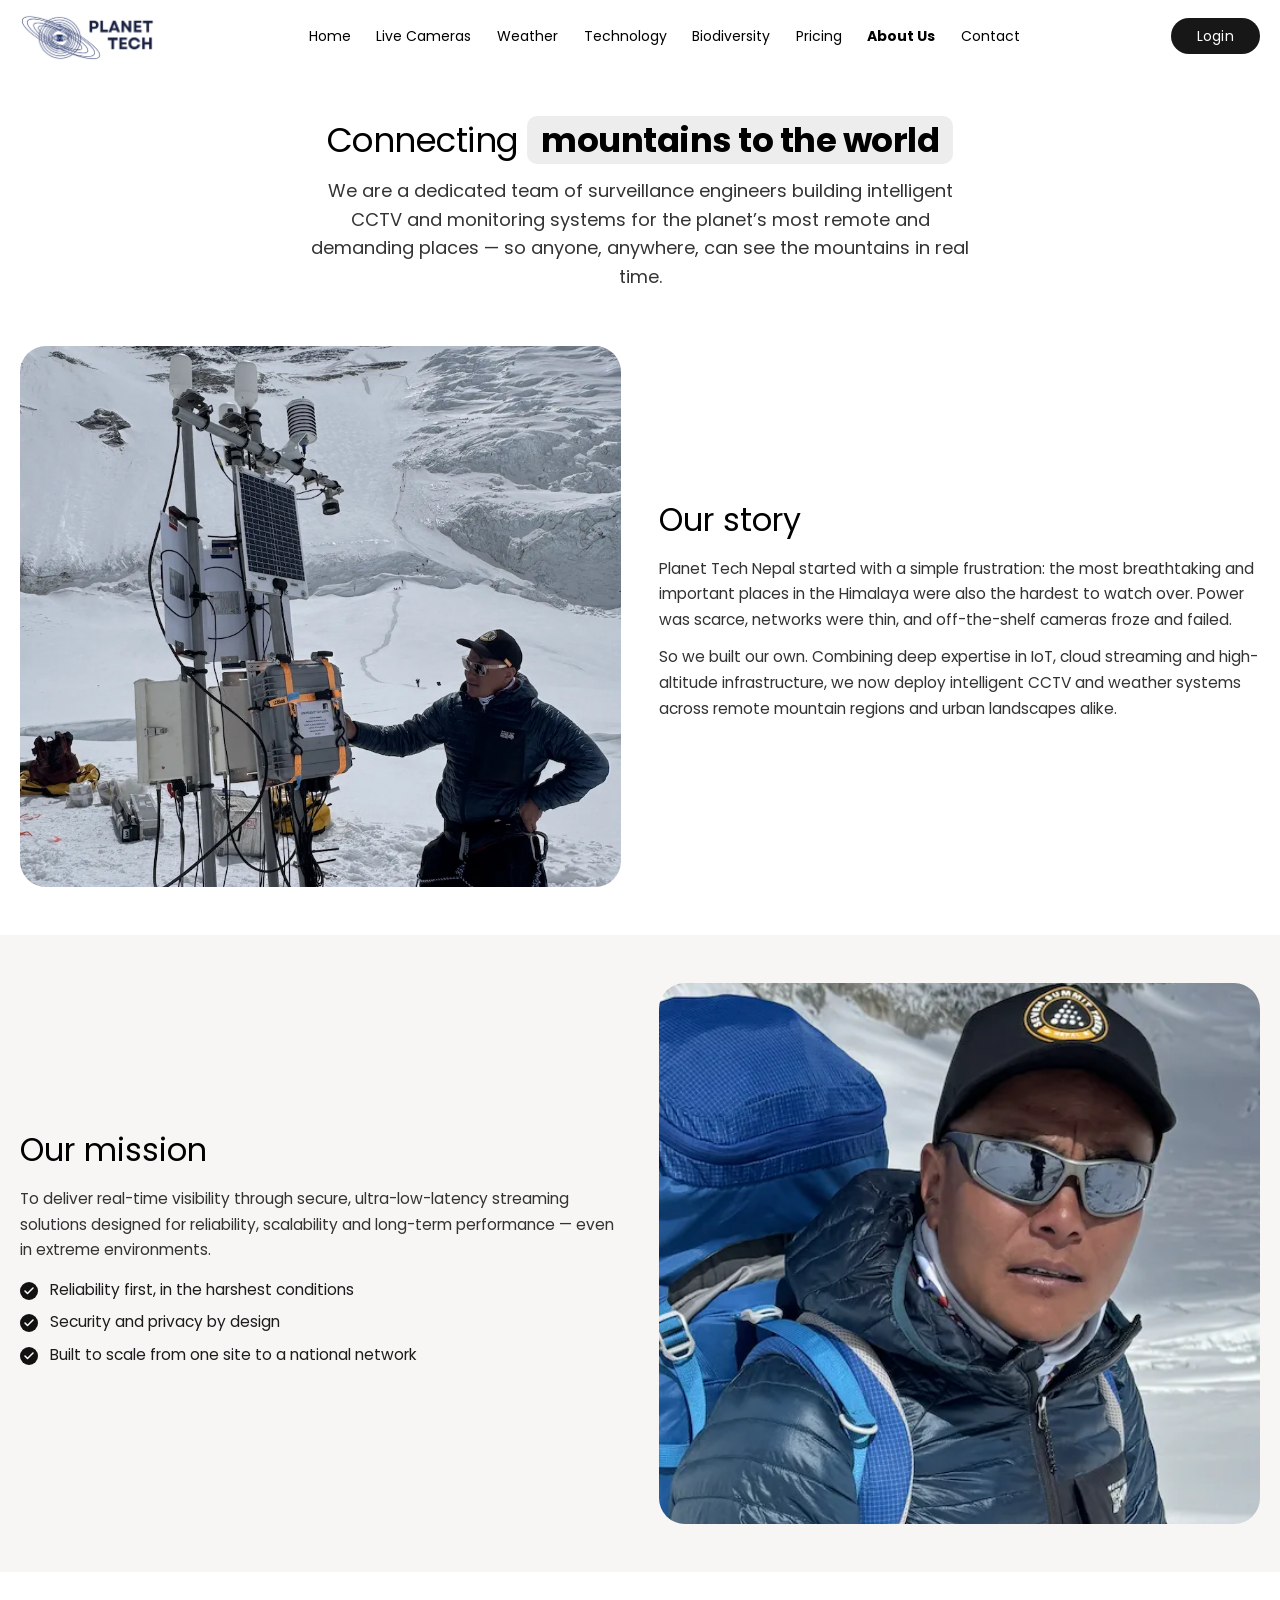
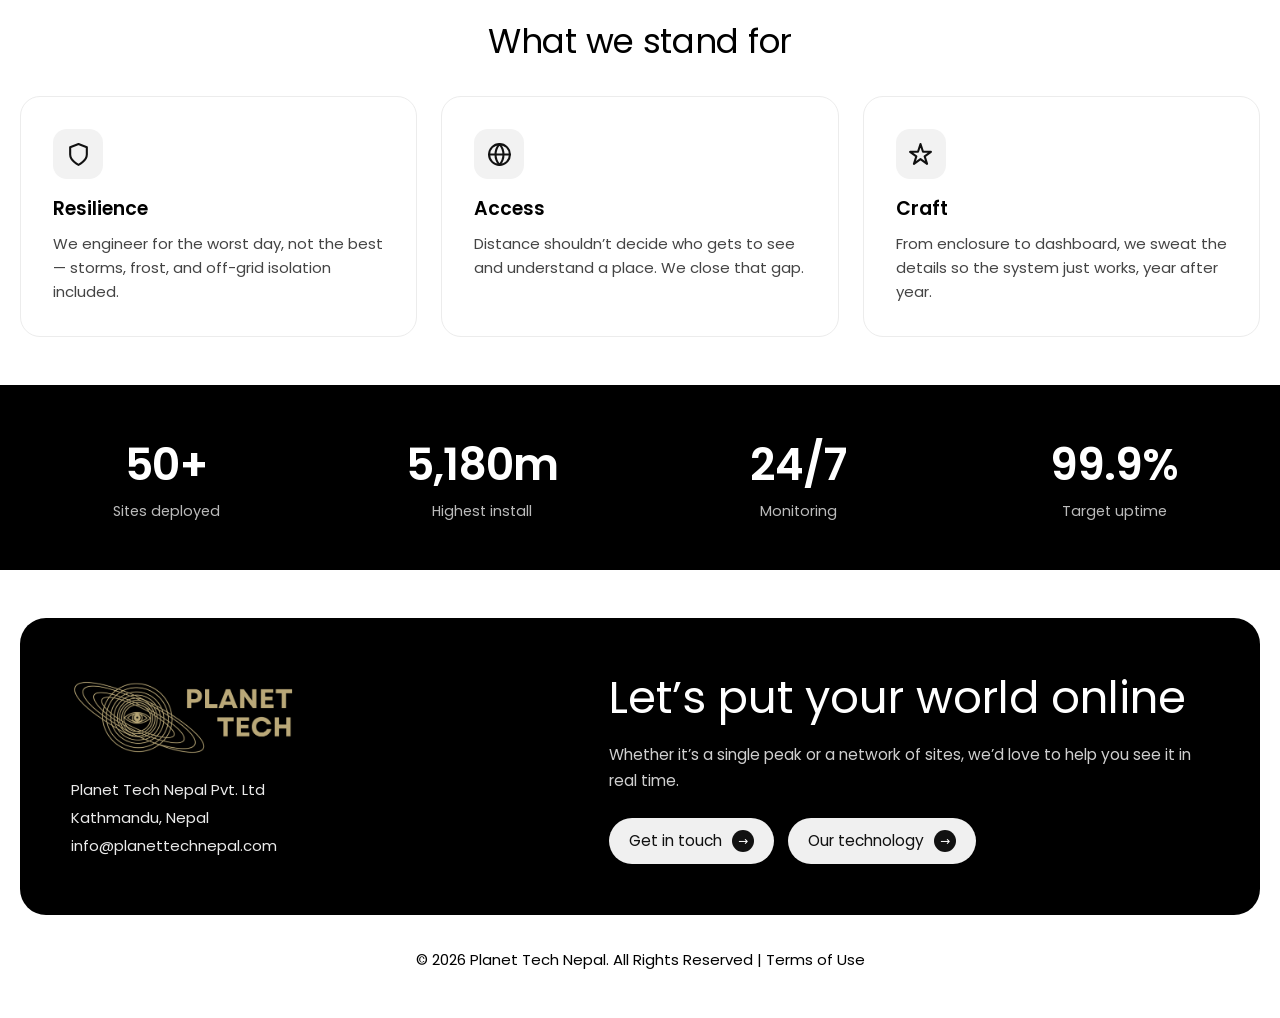
==== commit 9c4da559: "Fix mobile responsiveness: page titles and contact form fields - .page-title had white-space:nowrap " ====
--- a/about.html
+++ b/about.html
@@ -43,7 +43,7 @@
   <link rel="preload" as="style" href="https://fonts.googleapis.com/css2?family=Poppins:wght@400;500;600;700&display=swap" />
   <link rel="stylesheet" href="https://fonts.googleapis.com/css2?family=Poppins:wght@400;500;600;700&display=swap" media="print" onload="this.media='all'" />
   <noscript><link rel="stylesheet" href="https://fonts.googleapis.com/css2?family=Poppins:wght@400;500;600;700&display=swap" /></noscript>
-  <link rel="stylesheet" href="assets/css/style.css?v=6" />
+  <link rel="stylesheet" href="assets/css/style.css?v=7" />
 </head>
 <body>
 
--- a/assets/css/style.css
+++ b/assets/css/style.css
@@ -131,7 +131,7 @@
 .breadcrumb a{color:#666}
 .breadcrumb a:hover{color:#000}
 .page-eyebrow{font-size:15px;font-weight:700;margin-bottom:14px}
-.page-title{font-size:clamp(12px,3.4vw,34px);font-weight:400;line-height:1.14;letter-spacing:-.5px;max-width:100%;margin:0 auto;white-space:nowrap}
+.page-title{font-size:clamp(26px,6vw,34px);font-weight:400;line-height:1.2;letter-spacing:-.5px;max-width:100%;margin:0 auto}
 .page-title .hl{background:var(--hl);padding:0 14px;border-radius:10px;font-weight:700}
 .page-lead{font-size:clamp(15px,1.7vw,18px);font-weight:400;color:#333;line-height:1.6;max-width:660px;margin:16px auto 0}
 .page-actions{display:flex;gap:12px;flex-wrap:wrap;margin-top:22px;justify-content:center}
@@ -349,6 +349,7 @@
   .stats{grid-template-columns:repeat(2,1fr)}
   .steps{grid-template-columns:repeat(2,1fr)}
   .cta-actions .btn,.page-actions .btn{flex:1;justify-content:center}
+  .form .row{grid-template-columns:1fr}
 }
 @media (max-width:400px){
   .steps{grid-template-columns:1fr}
